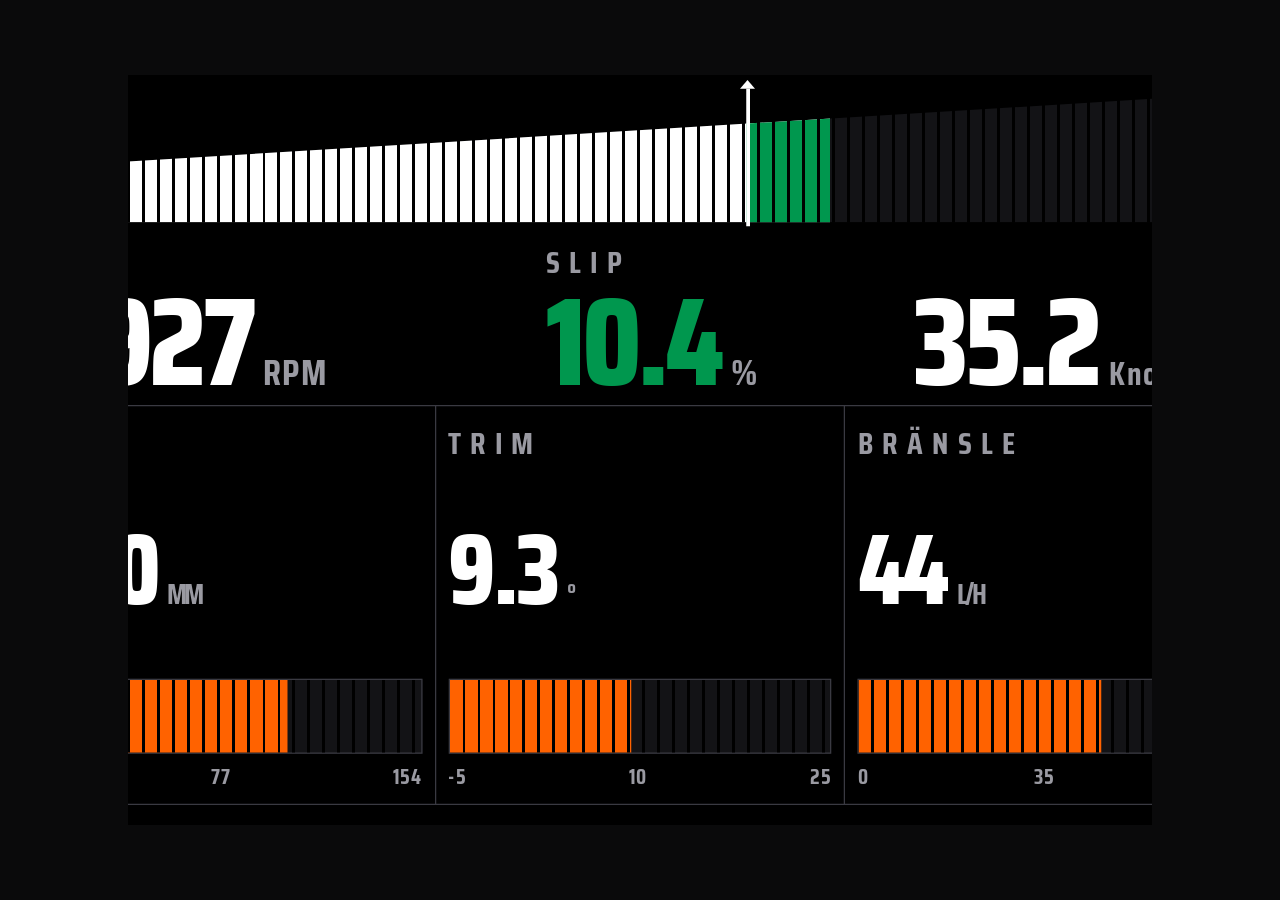
==== BoatPerformanceDash/index.html @ d952742c "Namechange" ====
<!DOCTYPE html>
<html lang="sv">

<head>
  <meta charset="UTF-8">
  <meta name="viewport" content="width=device-width, initial-scale=1">
  <title>Hydrolift T18 — Dash</title>
  <link rel="preconnect" href="https://fonts.googleapis.com">
  <link rel="preconnect" href="https://fonts.gstatic.com" crossorigin>
  <link href="https://fonts.googleapis.com/css2?family=Saira+Condensed:wght@600;700;800&display=swap" rel="stylesheet">
  <link rel="stylesheet" href="dash.css">
</head>

<body>

  <div id="dash">

    <!-- Varvtal. Gapet mellan grepp-markören och stapelkanten är slippet. -->
    <div class="rpmwrap">
      <div class="wedge">
        <div class="wfill" id="wfill"></div>
        <div class="wgap" id="wgap"></div>
        <div class="wzone" id="wzone"></div>
      </div>
      <div class="segmask"></div>
      <div class="ghost" id="ghost"></div>
      <div class="rpmlab">RPM</div>
    </div>

    <!-- Vad båten ger tillbaka -->
    <div class="hero">
      <div class="box">
        <div class="big"><span id="rpm">0</span><span class="u">RPM</span></div>
      </div>
       <div class="box">
        <div class="lab" style="margin-bottom:5px">Slip</div>
        <div class="big end"><span id="slip">0.0</span><span class="u">%</span></div>
      </div>
      <div class="box">
        <div class="lab" style="margin-bottom:5px"></div>
        <div class="big mid"><span id="knots">0.0</span><span class="u">Knots</span></div>
      </div>
    </div>

    <!-- Vad du justerar -->
    <div class="row">
      <div class="cell">
        <div class="lab">Hiss</div>
        <div class="num"><span id="lift">0</span><span class="u">MM</span></div>
        <div>
          <div class="bar">
            <div class="bfill" id="liftBar"></div>
          </div>
          <div class="scale"><span>0</span><span>77</span><span>154</span></div>
        </div>
      </div>
      <div class="cell">
        <div class="lab">Trim</div>
        <div class="num"><span id="trim">0.0</span><span class="u">°</span></div>
        <div>
          <div class="bar">
            <div class="bfill" id="trimBar"></div>
          </div>
          <div class="scale"><span>-5</span><span>10</span><span>25</span></div>
        </div>
      </div>

      <div class="cell">
        <div class="lab">Bränsle</div>
        <div class="num"><span id="fuel">0</span><span class="u">L/H</span></div>
        <div>
          <div class="bar">
            <div class="bfill" id="fuelBar"></div>
          </div>
          <div class="scale"><span>0</span><span>35</span><span>70</span></div>
        </div>
      </div>
    </div>

    <div id="stale">INGEN LÄNK</div>
  </div>

  <script src="dash.js"></script>
</body>

</html>
---- BoatPerformanceDash/dash.css ----
/* ============================================================
   Hydrolift T18 — instrumentpanel
   Native 1024x600. Färgspråket är strikt:
     vit    = mätvärde
     orange = slip, och ingenting annat
     röd    = redline eller slip över gränsen
     grön   = bra grepp
   ============================================================ */

*,
*::before,
*::after {
  box-sizing: border-box;
  margin: 0;
  padding: 0
}

:root {
  --black: #000;
  --hair: #131316;
  --line: #3a3a42;
  --white: #fff;
  --dim: #9a9aa2;
  --orange: #ff6200;
  --red: #ff2b2b;
  --green: #00974e;
  --yellow: #e7e302;
  --seg: 10px;
  /* segmentbredd */
  --gapw: 2px;
  /* mellanrum mellan segment */
}

html,
body {
  background: #0a0a0b;
  height: 100%;
  font-family: 'Saira Condensed', 'Arial Narrow', system-ui, sans-serif;
  font-variant-numeric: tabular-nums;
  -webkit-font-smoothing: antialiased;
  display: flex;
  align-items: center;
  justify-content: center;
  overflow: hidden;
}

#dash {
  width: 1024px;
  height: 600px;
  background: var(--black);
  color: var(--white);
  display: flex;
  flex-direction: column;
  gap: 12px;
  padding: 14px 20px 16px;
  transform-origin: center;
  position: relative;
}

.lab {
  font-size: 25px;
  font-weight: 700;
  letter-spacing: .3em;
  color: var(--dim);
  text-transform: uppercase;
}

/* ---------- RPM: segmenterad kil ---------- */
.rpmwrap {
  position: relative;
  height: 104px;
  flex: none
}

.wedge {
  position: absolute;
  inset: 0;
  clip-path: polygon(0 58%, 100% 0, 100% 100%, 0 100%);
  background: var(--hair);
}

/* stapeln = varvtal */
.wfill {
  position: absolute;
  inset: 0 auto 0 0;
  width: 0;
  background: var(--white);
  transition: width .08s linear, background .15s linear;
}

/* gapet = slip */
.wgap {
  position: absolute;
  top: 0;
  bottom: 0;
  left: 0;
  width: 0;
  background: var(--orange);
  transition: left .08s linear, width .08s linear, background .15s linear;
}

.wzone {
  position: absolute;
  top: 0;
  bottom: 0;
  right: 0;
  background: rgba(255, 43, 43, .26)
}

/* skär ut mellanrummen mellan segmenten */
.segmask {
  position: absolute;
  inset: 0;
  pointer-events: none;
  background: repeating-linear-gradient(90deg,
      transparent 0 var(--seg), #000 var(--seg) calc(var(--seg) + var(--gapw)));
}

/* grepp-markören: där varvtalet skulle legat vid noll slip */
.ghost {
  position: absolute;
  top: -3px;
  bottom: -3px;
  width: 3px;
  background: var(--white);
  left: 0;
  transition: left .08s linear;
  z-index: 3;
}

.ghost::before {
  content: '';
  position: absolute;
  bottom: 100%;
  left: -5px;
  border-left: 6px solid transparent;
  border-right: 6px solid transparent;
  border-bottom: 7px solid var(--white);
}

.rpmlab {
  position: absolute;
  right: 6px;
  top: 3px;
  z-index: 4;
  font-size: 15px;
  font-weight: 700;
  letter-spacing: .3em;
  color: var(--dim);
}

/* ---------- hero: varvtal + slip ---------- */
.hero {
  display: grid;
  grid-template-columns: 1.45fr 1fr 1fr;
  gap: 20px;
  flex: none
}

.box {
  display: flex;
  flex-direction: column;
  justify-content: flex-end
}

.big {
  font-size: 100px;
  font-weight: 800;
  line-height: .78;
  letter-spacing: -.035em;
  display: flex;
  align-items: baseline;
  gap: 9px;
}

.big .u {
  font-size: 29px;
  font-weight: 700;
  color: var(--dim);
  letter-spacing: .04em
}

/* .mid {
  font-size: 100px
}
.mid {
  font-size: 100px
} */

.mid .u {
  font-size: 26px
}

/* ---------- botten: tre stapelmätare ---------- */
.row {
  display: grid;
  grid-template-columns: 1fr 1fr 1fr;
  gap: 1px;
  background: var(--line);
  border: 1px solid var(--line);
  flex: 1;
}

.cell {
  background: var(--black);
  padding: 10px 10px 9px;
  display: flex;
  flex-direction: column;
  justify-content: space-between;
}

.num {
  font-size: 80px;
  font-weight: 800;
  line-height: .84;
  letter-spacing: -.03em;
  display: flex;
  align-items: baseline;
  gap: 8px;
}

.num .u {
  font-size: 23px;
  font-weight: 700;
  color: var(--dim)
}

.bar {
  position: relative;
  height: 60px;
  background: var(--hair);
  border: 1px solid var(--line);
  margin-top: 6px;
}

.bfill {
  position: absolute;
  inset: 0 auto 0 0;
  width: 0;
  background: var(--orange);
  transition: width .12s linear;
}

.bar::after {
  content: '';
  position: absolute;
  inset: 0;
  pointer-events: none;
  background: repeating-linear-gradient(90deg,
      transparent 0 var(--seg), #000 var(--seg) calc(var(--seg) + var(--gapw)));
}

.scale {
  display: flex;
  justify-content: space-between;
  margin-top: 5px;
  font-size: 17px;
  font-weight: 700;
  letter-spacing: .05em;
  color: var(--dim);
}

.warn {
  color: var(--yellow)
}
.bad {
  color: var(--red)
}

.ok {
  color: var(--green)
}

/* länkbortfall: frusna siffror i 60 knop är farligare än ingen skärm alls */
#stale {
  position: absolute;
  inset: 0;
  background: rgba(255, 43, 43, .93);
  display: none;
  align-items: center;
  justify-content: center;
  font-size: 64px;
  font-weight: 800;
  letter-spacing: .1em;
  z-index: 10;
}

#stale.on {
  display: flex
}

@media (prefers-reduced-motion:reduce) {
  * {
    transition: none !important
  }
}
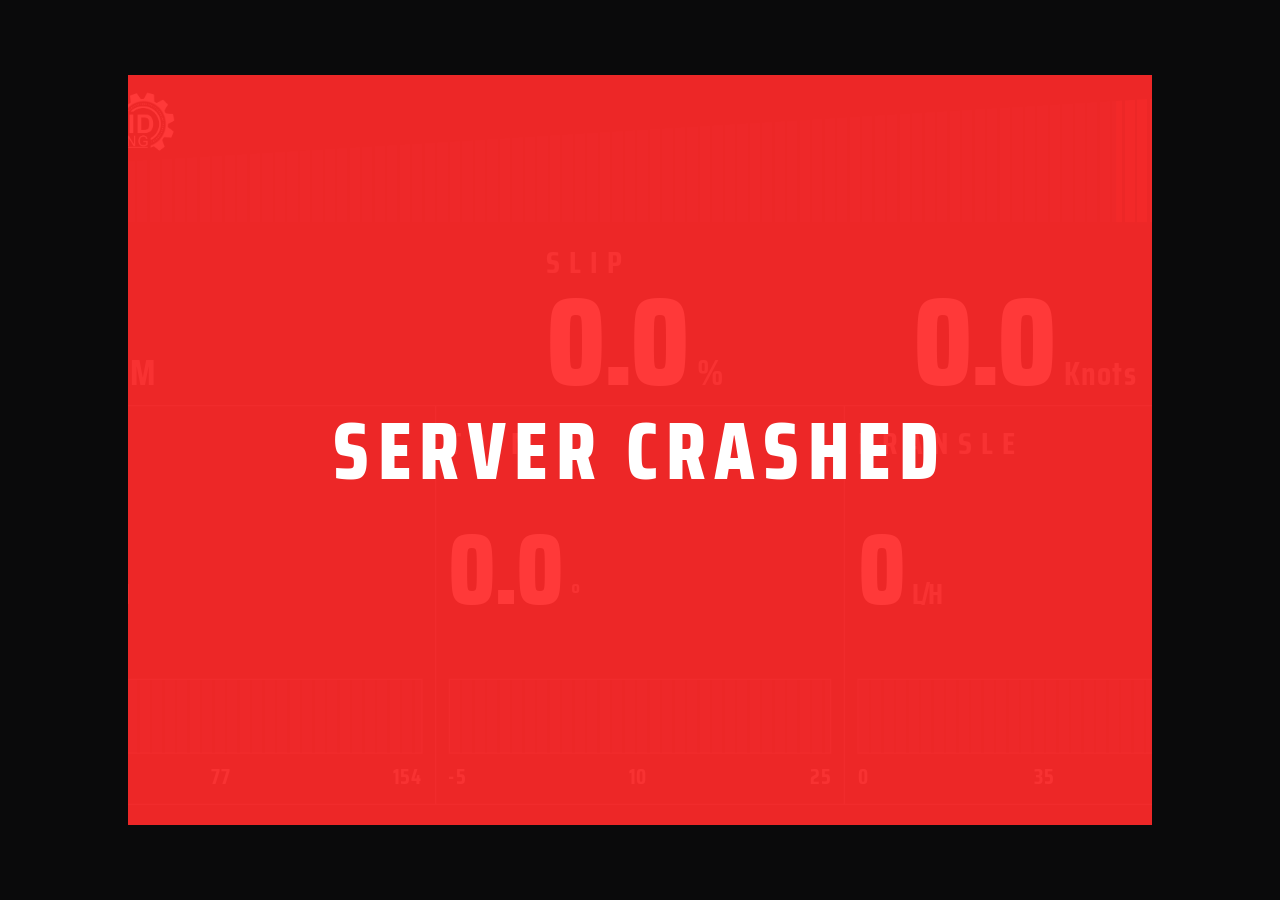
==== commit d08e5edb: "updated structure" ====
--- a/BoatPerformanceDash/index.html
+++ b/BoatPerformanceDash/index.html
@@ -14,9 +14,9 @@
 <body>
 
   <div id="dash">
-
     <!-- Varvtal. Gapet mellan grepp-markören och stapelkanten är slippet. -->
     <div class="rpmwrap">
+      <img src="plutoid_engineering.png" alt="Plutoid Engineering">
       <div class="wedge">
         <div class="wfill" id="wfill"></div>
         <div class="wgap" id="wgap"></div>
@@ -32,7 +32,7 @@
       <div class="box">
         <div class="big"><span id="rpm">0</span><span class="u">RPM</span></div>
       </div>
-       <div class="box">
+      <div class="box">
         <div class="lab" style="margin-bottom:5px">Slip</div>
         <div class="big end"><span id="slip">0.0</span><span class="u">%</span></div>
       </div>
@@ -77,7 +77,9 @@
       </div>
     </div>
 
-    <div id="stale">INGEN LÄNK</div>
+
+    <div id="Alarm"></div>
+    <div id="stale">NO SIGNAL TO CONTROLLER</div>
   </div>
 
   <script src="dash.js"></script>
--- a/BoatPerformanceDash/dash.css
+++ b/BoatPerformanceDash/dash.css
@@ -25,7 +25,7 @@
   --red: #ff2b2b;
   --green: #00974e;
   --yellow: #e7e302;
-  --seg: 10px;
+  --seg: 8px;
   /* segmentbredd */
   --gapw: 2px;
   /* mellanrum mellan segment */
@@ -57,6 +57,23 @@
   position: relative;
 }
 
+#Alarm {
+  position:absolute;
+  inset:0;
+  border:12px solid var(--red);
+  background:transparent;
+  display: none;
+  z-index:10; 
+}
+#Alarm.on {
+  display:flex;
+  align-items: center;
+  justify-content: center;
+  font-size: 120px;
+  font-weight: bold;
+  color:var(--red);
+}
+
 .lab {
   font-size: 25px;
   font-weight: 700;
@@ -72,6 +89,13 @@
   flex: none
 }
 
+.rpmwrap img {
+  width: 110px;
+  position: relative;
+  margin-left: 10px;
+  z-index: 5;
+}
+
 .wedge {
   position: absolute;
   inset: 0;
@@ -86,6 +110,7 @@
   width: 0;
   background: var(--white);
   transition: width .08s linear, background .15s linear;
+  z-index: 1;
 }
 
 /* gapet = slip */
@@ -97,6 +122,7 @@
   width: 0;
   background: var(--orange);
   transition: left .08s linear, width .08s linear, background .15s linear;
+  z-index: 3;
 }
 
 .wzone {
@@ -104,7 +130,8 @@
   top: 0;
   bottom: 0;
   right: 0;
-  background: rgba(255, 43, 43, .26)
+  background: rgba(255, 43, 43, .26);
+  z-index: 2;
 }
 
 /* skär ut mellanrummen mellan segmenten */
@@ -179,13 +206,6 @@
   color: var(--dim);
   letter-spacing: .04em
 }
-
-/* .mid {
-  font-size: 100px
-}
-.mid {
-  font-size: 100px
-} */
 
 .mid .u {
   font-size: 26px
@@ -271,7 +291,7 @@
   color: var(--green)
 }
 
-/* länkbortfall: frusna siffror i 60 knop är farligare än ingen skärm alls */
+/* länkbortfall:*/
 #stale {
   position: absolute;
   inset: 0;
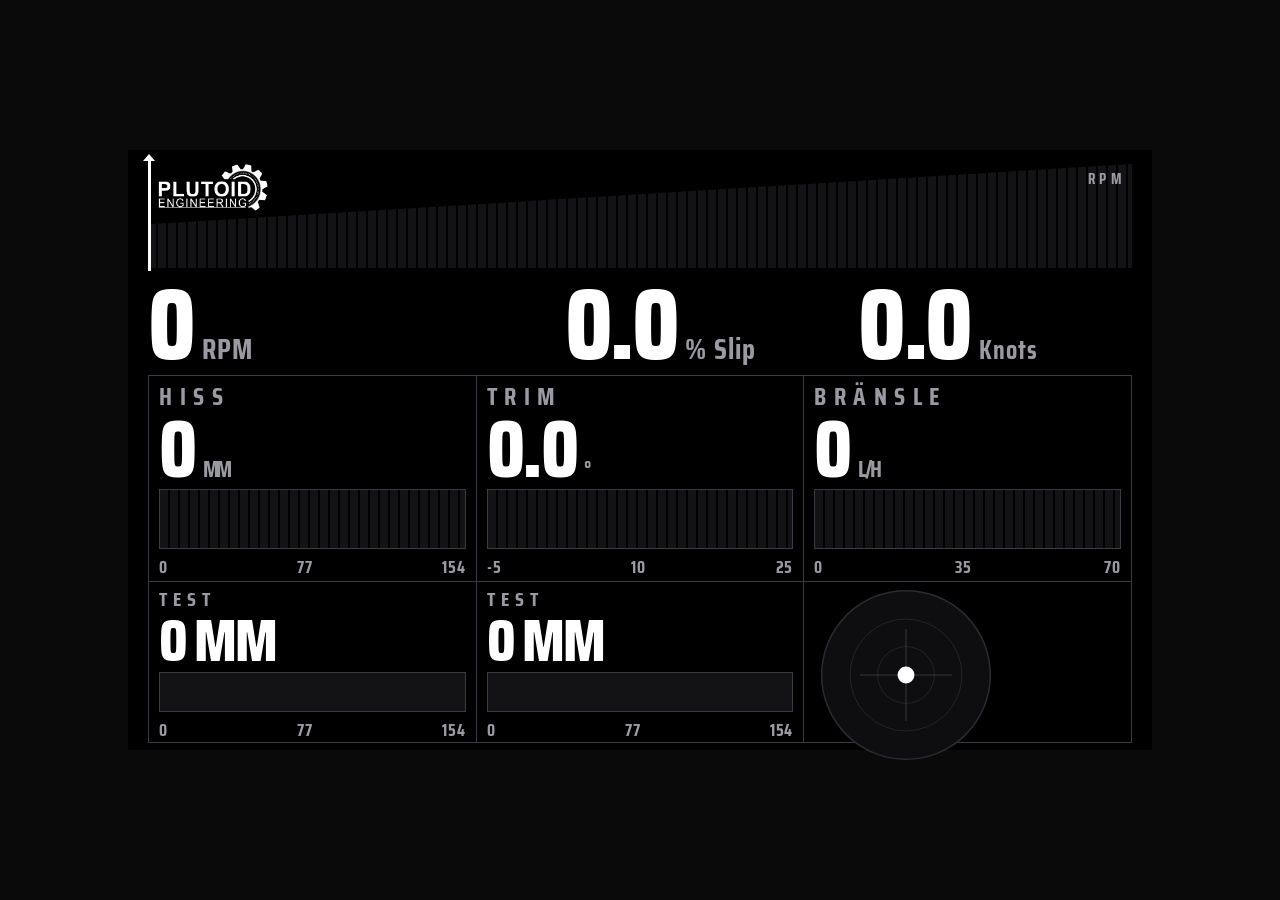
==== commit 799f2dfd: "started on pitch/roll" ====
--- a/BoatPerformanceDash/index.html
+++ b/BoatPerformanceDash/index.html
@@ -33,8 +33,7 @@
         <div class="big"><span id="rpm">0</span><span class="u">RPM</span></div>
       </div>
       <div class="box">
-        <div class="lab" style="margin-bottom:5px">Slip</div>
-        <div class="big end"><span id="slip">0.0</span><span class="u">%</span></div>
+        <div class="big end"><span id="slip">0.0</span><span class="u">% Slip</span></div>
       </div>
       <div class="box">
         <div class="lab" style="margin-bottom:5px"></div>
@@ -75,14 +74,46 @@
           <div class="scale"><span>0</span><span>35</span><span>70</span></div>
         </div>
       </div>
+      <div class="cell_lower">
+        <div class="lab_lower">Test</div>
+        <div class="num_lower"><span id="lift">0</span><span class="u">MM</span></div>
+        <div>
+          <div class="bar_lower">
+            <div class="bfill" id="liftBar"></div>
+          </div>
+          <div class="scale"><span>0</span><span>77</span><span>154</span></div>
+        </div>
+      </div>
+      <div class="cell_lower">
+        <div class="lab_lower">Test</div>
+        <div class="num_lower"><span id="lift">0</span><span class="u">MM</span></div>
+        <div>
+          <div class="bar_lower">
+            <div class="bfill" id="liftBar"></div>
+          </div>
+          <div class="scale"><span>0</span><span>77</span><span>154</span></div>
+        </div>
+      </div>
+
+      <div class="cell_lower">
+        <div class="tilt-wrap">
+          <svg id="tilt" viewBox="0 0 400 400">
+            <circle cx="120" cy="120" r="110" fill="#0e0e10" stroke="#2a2a30" stroke-width="2" />
+            <circle cx="120" cy="120" r="73" fill="none" stroke="#2a2a30" stroke-width="1" />
+            <circle cx="120" cy="120" r="37" fill="none" stroke="#2a2a30" stroke-width="1" />
+            <line id="cross-h" x1="60" y1="120" x2="180" y2="120" stroke="#44444d" stroke-width="1" />
+            <line id="cross-v" x1="120" y1="60" x2="120" y2="180" stroke="#44444d" stroke-width="1" />
+            <circle id="tiltDot" cx="120" cy="120" r="11" fill="var(--white)" />
+          </svg>
+        </div>
+      </div>
+
+
+      <div id="Alarm"></div>
+      <div id="stale">NO SIGNAL TO CONTROLLER</div>
     </div>
 
-
-    <div id="Alarm"></div>
-    <div id="stale">NO SIGNAL TO CONTROLLER</div>
-  </div>
-
-  <script src="dash.js"></script>
+    <script src="dash.js"></script>
 </body>
 
 </html>
--- a/BoatPerformanceDash/dash.css
+++ b/BoatPerformanceDash/dash.css
@@ -81,6 +81,13 @@
   color: var(--dim);
   text-transform: uppercase;
 }
+.lab_lower {
+  font-size: 20px;
+  font-weight: 700;
+  letter-spacing: .3em;
+  color: var(--dim);
+  text-transform: uppercase;
+}
 
 /* ---------- RPM: segmenterad kil ---------- */
 .rpmwrap {
@@ -223,10 +230,18 @@
 
 .cell {
   background: var(--black);
-  padding: 10px 10px 9px;
+  padding: 1px 10px 1px;  
   display: flex;
   flex-direction: column;
   justify-content: space-between;
+}
+.cell_lower {  
+  background: var(--black);
+  padding: 1px 10px 1px;  
+  display: flex;
+  flex-direction: column;
+  justify-content: space-between;
+  height: 160px;
 }
 
 .num {
@@ -238,6 +253,15 @@
   align-items: baseline;
   gap: 8px;
 }
+.num_lower {
+  font-size: 60px;
+  font-weight: 800;
+  line-height: .84;
+  letter-spacing: -.03em;
+  display: flex;
+  align-items: baseline;
+  gap: 8px;
+}
 
 .num .u {
   font-size: 23px;
@@ -248,6 +272,13 @@
 .bar {
   position: relative;
   height: 60px;
+  background: var(--hair);
+  border: 1px solid var(--line);
+  margin-top: 6px;
+}
+.bar_lower {
+  position: relative;
+  height: 40px;
   background: var(--hair);
   border: 1px solid var(--line);
   margin-top: 6px;
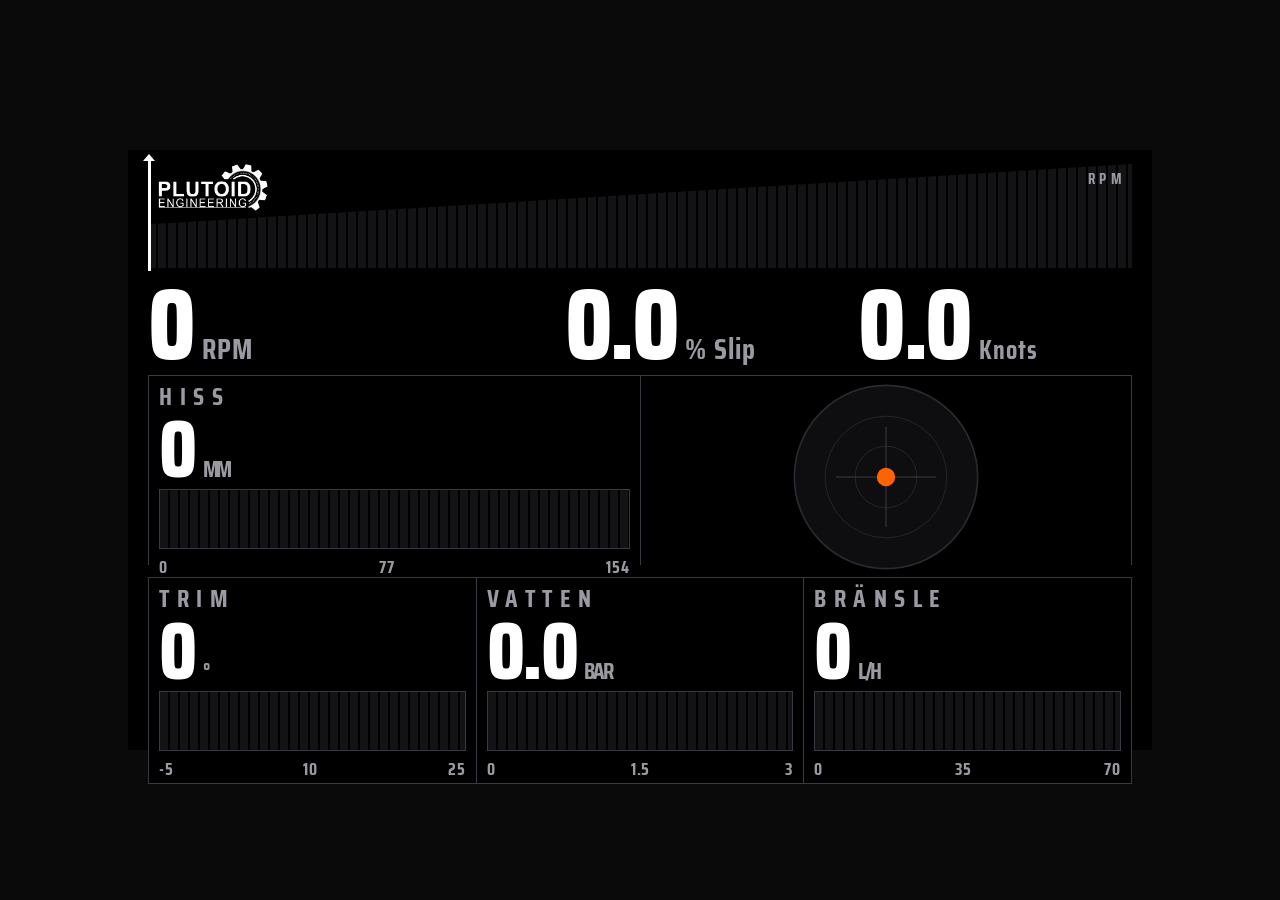
==== commit dd81a718: "Added Pitch/roll on dash" ====
--- a/BoatPerformanceDash/index.html
+++ b/BoatPerformanceDash/index.html
@@ -42,20 +42,93 @@
     </div>
 
     <!-- Vad du justerar -->
+
+    <div class="row-top">
+  <div class="cell">
+    <div class="lab">Hiss</div>
+    <div class="num"><span id="lift">0</span><span class="u">MM</span></div>
+    <div class="bar"><div class="bfill" id="liftBar"></div></div>
+    <div class="scale"><span>0</span><span>77</span><span>154</span></div>
+  </div>
+  <div class="cell tilt-cell">
+    <svg id="tilt" viewBox="0 0 240 240" width="200" height="200">
+      <circle cx="120" cy="120" r="110" fill="#0e0e10" stroke="#2a2a30" stroke-width="2"/>
+      <circle cx="120" cy="120" r="73" fill="none" stroke="#2a2a30" stroke-width="1"/>
+      <circle cx="120" cy="120" r="37" fill="none" stroke="#2a2a30" stroke-width="1"/>
+      <line id="cross-h" x1="60" y1="120" x2="180" y2="120" stroke="#44444d" stroke-width="1"/>
+      <line id="cross-v" x1="120" y1="60" x2="120" y2="180" stroke="#44444d" stroke-width="1"/>
+      <circle id="tiltDot" cx="120" cy="120" r="11" fill="var(--orange)"/>
+    </svg>
+  </div>
+</div>
+
+<div class="row-bottom">
+  <div class="cell">
+    <div class="lab">Trim</div>
+    <div class="num"><span id="trim">0</span><span class="u">°</span></div>
+    <div class="bar"><div class="bfill" id="trimBar"></div></div>
+    <div class="scale"><span>-5</span><span>10</span><span>25</span></div>
+  </div>
+  <div class="cell">
+    <div class="lab">Vatten</div>
+    <div class="num"><span id="waterpressure">0.0</span><span class="u">BAR</span></div>
+    <div class="bar"><div class="bfill" id="waterBar"></div></div>
+    <div class="scale"><span>0</span><span>1.5</span><span>3</span></div>
+  </div>
+  <div class="cell">
+    <div class="lab">Bränsle</div>
+    <div class="num"><span id="fuel">0</span><span class="u">L/H</span></div>
+    <div class="bar"><div class="bfill" id="fuelBar"></div></div>
+    <div class="scale"><span>0</span><span>35</span><span>70</span></div>
+  </div>
+</div>
+<!-- 
     <div class="row">
-      <div class="cell">
-        <div class="lab">Hiss</div>
-        <div class="num"><span id="lift">0</span><span class="u">MM</span></div>
+      <div class="cell_upper">
+        <div class="lab_upper">Hiss</div>
+        <div class="num_upper"><span id="lift">0</span><span class="u">MM</span></div>
         <div>
-          <div class="bar">
+          <div class="bar_upper">
             <div class="bfill" id="liftBar"></div>
           </div>
           <div class="scale"><span>0</span><span>77</span><span>154</span></div>
         </div>
       </div>
+      <div class="cell_upper">
+        <div class="lab_upper">Test</div>
+        <div class="num_upper"><span id="lift">0</span><span class="u">MM</span></div>
+        <div>
+          <div class="bar_upper">
+            <div class="bfill" id="liftBar"></div>
+          </div>
+          <div class="scale"><span>0</span><span>77</span><span>154</span></div>
+        </div>
+      </div>
+      <div class="cell_upper">
+        <div class="tilt-wrap">
+          <svg id="tilt" viewBox="0 0 240 240" width="150" height="150">
+            <circle cx="120" cy="120" r="110" fill="#0e0e10" stroke="#2a2a30" stroke-width="2" />
+            <circle cx="120" cy="120" r="73" fill="none" stroke="#2a2a30" stroke-width="1" />
+            <circle cx="120" cy="120" r="37" fill="none" stroke="#2a2a30" stroke-width="1" />
+            <line id="cross-h" x1="60" y1="120" x2="180" y2="120" stroke="#44444d" stroke-width="1" />
+            <line id="cross-v" x1="120" y1="60" x2="120" y2="180" stroke="#44444d" stroke-width="1" />
+            <circle id="tiltDot" cx="120" cy="120" r="11" fill="var(--orange)" />
+          </svg>
+        </div>
+      </div>
       <div class="cell">
         <div class="lab">Trim</div>
-        <div class="num"><span id="trim">0.0</span><span class="u">°</span></div>
+        <div class="num"><span id="trim">0</span><span class="u">°</span></div>
+        <div>
+          <div class="bar">
+            <div class="bfill" id="trimBar"></div>
+          </div>
+          <div class="scale"><span>-5</span><span>10</span><span>25</span></div>
+        </div>
+      </div>
+      <div class="cell">
+        <div class="lab">Vattentryck</div>
+        <div class="num"><span id="waterpressure">0.0</span><span class="u">°</span></div>
         <div>
           <div class="bar">
             <div class="bfill" id="trimBar"></div>
@@ -73,41 +146,7 @@
           </div>
           <div class="scale"><span>0</span><span>35</span><span>70</span></div>
         </div>
-      </div>
-      <div class="cell_lower">
-        <div class="lab_lower">Test</div>
-        <div class="num_lower"><span id="lift">0</span><span class="u">MM</span></div>
-        <div>
-          <div class="bar_lower">
-            <div class="bfill" id="liftBar"></div>
-          </div>
-          <div class="scale"><span>0</span><span>77</span><span>154</span></div>
-        </div>
-      </div>
-      <div class="cell_lower">
-        <div class="lab_lower">Test</div>
-        <div class="num_lower"><span id="lift">0</span><span class="u">MM</span></div>
-        <div>
-          <div class="bar_lower">
-            <div class="bfill" id="liftBar"></div>
-          </div>
-          <div class="scale"><span>0</span><span>77</span><span>154</span></div>
-        </div>
-      </div>
-
-      <div class="cell_lower">
-        <div class="tilt-wrap">
-          <svg id="tilt" viewBox="0 0 400 400">
-            <circle cx="120" cy="120" r="110" fill="#0e0e10" stroke="#2a2a30" stroke-width="2" />
-            <circle cx="120" cy="120" r="73" fill="none" stroke="#2a2a30" stroke-width="1" />
-            <circle cx="120" cy="120" r="37" fill="none" stroke="#2a2a30" stroke-width="1" />
-            <line id="cross-h" x1="60" y1="120" x2="180" y2="120" stroke="#44444d" stroke-width="1" />
-            <line id="cross-v" x1="120" y1="60" x2="120" y2="180" stroke="#44444d" stroke-width="1" />
-            <circle id="tiltDot" cx="120" cy="120" r="11" fill="var(--white)" />
-          </svg>
-        </div>
-      </div>
-
+      </div> -->
 
       <div id="Alarm"></div>
       <div id="stale">NO SIGNAL TO CONTROLLER</div>
--- a/BoatPerformanceDash/dash.css
+++ b/BoatPerformanceDash/dash.css
@@ -81,7 +81,7 @@
   color: var(--dim);
   text-transform: uppercase;
 }
-.lab_lower {
+.lab_upper {
   font-size: 20px;
   font-weight: 700;
   letter-spacing: .3em;
@@ -219,6 +219,31 @@
 }
 
 /* ---------- botten: tre stapelmätare ---------- */
+
+.row-top {
+  display: grid;
+  grid-template-columns: 1fr 1fr;
+  gap: 1px;
+  background: var(--line);
+  border: 1px solid var(--line);
+  flex: none;
+  height: 190px;
+}
+
+.row-bottom {
+  display: grid;
+  grid-template-columns: 1fr 1fr 1fr;
+  gap: 1px;
+  background: var(--line);
+  border: 1px solid var(--line);
+  flex: 1;
+}
+
+.tilt-cell {
+  align-items: center;
+  justify-content: center;
+}
+
 .row {
   display: grid;
   grid-template-columns: 1fr 1fr 1fr;
@@ -235,7 +260,7 @@
   flex-direction: column;
   justify-content: space-between;
 }
-.cell_lower {  
+.cell_upper {  
   background: var(--black);
   padding: 1px 10px 1px;  
   display: flex;
@@ -253,7 +278,7 @@
   align-items: baseline;
   gap: 8px;
 }
-.num_lower {
+.num_upper {
   font-size: 60px;
   font-weight: 800;
   line-height: .84;
@@ -276,7 +301,7 @@
   border: 1px solid var(--line);
   margin-top: 6px;
 }
-.bar_lower {
+.bar_upper {
   position: relative;
   height: 40px;
   background: var(--hair);
@@ -290,6 +315,12 @@
   width: 0;
   background: var(--orange);
   transition: width .12s linear;
+}
+.tilt-wrap {
+  display: flex;
+  align-items: center;
+  justify-content: center;
+  height: 100%;
 }
 
 .bar::after {
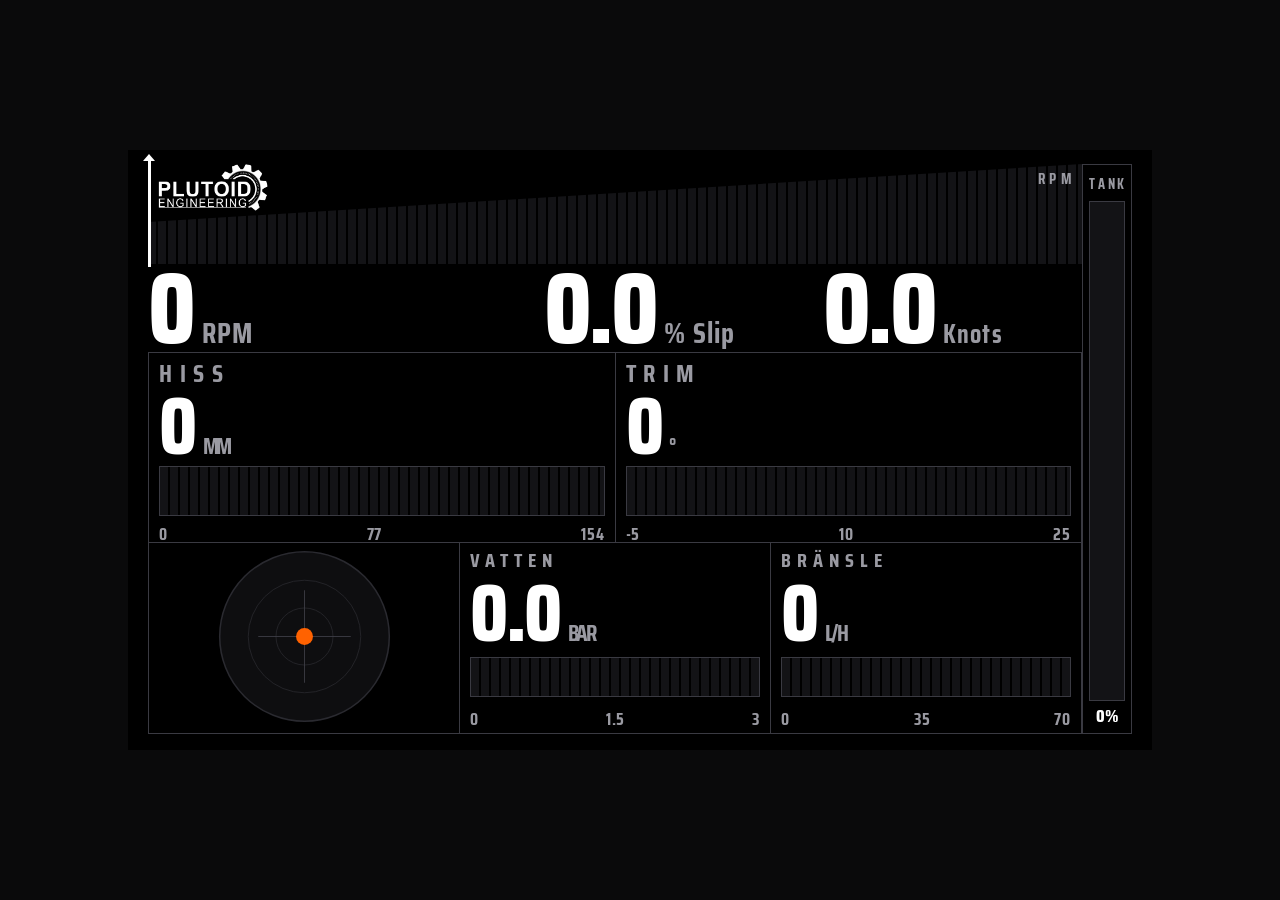
==== commit e1a50140: "Changes to dash" ====
--- a/BoatPerformanceDash/index.html
+++ b/BoatPerformanceDash/index.html
@@ -14,99 +14,59 @@
 <body>
 
   <div id="dash">
-    <!-- Varvtal. Gapet mellan grepp-markören och stapelkanten är slippet. -->
-    <div class="rpmwrap">
-      <img src="plutoid_engineering.png" alt="Plutoid Engineering">
-      <div class="wedge">
-        <div class="wfill" id="wfill"></div>
-        <div class="wgap" id="wgap"></div>
-        <div class="wzone" id="wzone"></div>
+    <div class="dash-main">
+      <!-- Varvtal. Gapet mellan grepp-markören och stapelkanten är slippet. -->
+      <div class="rpmwrap">
+        <img src="plutoid_engineering.png" alt="Plutoid Engineering">
+        <div class="wedge">
+          <div class="wfill" id="wfill"></div>
+          <div class="wgap" id="wgap"></div>
+          <div class="wzone" id="wzone"></div>
+        </div>
+        <div class="segmask"></div>
+        <div class="ghost" id="ghost"></div>
+        <div class="rpmlab">RPM</div>
       </div>
-      <div class="segmask"></div>
-      <div class="ghost" id="ghost"></div>
-      <div class="rpmlab">RPM</div>
-    </div>
 
-    <!-- Vad båten ger tillbaka -->
-    <div class="hero">
-      <div class="box">
-        <div class="big"><span id="rpm">0</span><span class="u">RPM</span></div>
+      <!-- Vad båten ger tillbaka -->
+      <div class="hero">
+        <div class="box">
+          <div class="big"><span id="rpm">0</span><span class="u">RPM</span></div>
+        </div>
+        <div class="box">
+          <div class="big end"><span id="slip">0.0</span><span class="u">% Slip</span></div>
+        </div>
+        <div class="box">
+          <div class="lab" style="margin-bottom:5px"></div>
+          <div class="big mid"><span id="knots">0.0</span><span class="u">Knots</span></div>
+        </div>
       </div>
-      <div class="box">
-        <div class="big end"><span id="slip">0.0</span><span class="u">% Slip</span></div>
-      </div>
-      <div class="box">
-        <div class="lab" style="margin-bottom:5px"></div>
-        <div class="big mid"><span id="knots">0.0</span><span class="u">Knots</span></div>
-      </div>
-    </div>
 
-    <!-- Vad du justerar -->
+      <!-- Vad du justerar -->
 
-    <div class="row-top">
-  <div class="cell">
-    <div class="lab">Hiss</div>
-    <div class="num"><span id="lift">0</span><span class="u">MM</span></div>
-    <div class="bar"><div class="bfill" id="liftBar"></div></div>
-    <div class="scale"><span>0</span><span>77</span><span>154</span></div>
-  </div>
-  <div class="cell tilt-cell">
-    <svg id="tilt" viewBox="0 0 240 240" width="200" height="200">
-      <circle cx="120" cy="120" r="110" fill="#0e0e10" stroke="#2a2a30" stroke-width="2"/>
-      <circle cx="120" cy="120" r="73" fill="none" stroke="#2a2a30" stroke-width="1"/>
-      <circle cx="120" cy="120" r="37" fill="none" stroke="#2a2a30" stroke-width="1"/>
-      <line id="cross-h" x1="60" y1="120" x2="180" y2="120" stroke="#44444d" stroke-width="1"/>
-      <line id="cross-v" x1="120" y1="60" x2="120" y2="180" stroke="#44444d" stroke-width="1"/>
-      <circle id="tiltDot" cx="120" cy="120" r="11" fill="var(--orange)"/>
-    </svg>
-  </div>
-</div>
-
-<div class="row-bottom">
-  <div class="cell">
-    <div class="lab">Trim</div>
-    <div class="num"><span id="trim">0</span><span class="u">°</span></div>
-    <div class="bar"><div class="bfill" id="trimBar"></div></div>
-    <div class="scale"><span>-5</span><span>10</span><span>25</span></div>
-  </div>
-  <div class="cell">
-    <div class="lab">Vatten</div>
-    <div class="num"><span id="waterpressure">0.0</span><span class="u">BAR</span></div>
-    <div class="bar"><div class="bfill" id="waterBar"></div></div>
-    <div class="scale"><span>0</span><span>1.5</span><span>3</span></div>
-  </div>
-  <div class="cell">
-    <div class="lab">Bränsle</div>
-    <div class="num"><span id="fuel">0</span><span class="u">L/H</span></div>
-    <div class="bar"><div class="bfill" id="fuelBar"></div></div>
-    <div class="scale"><span>0</span><span>35</span><span>70</span></div>
-  </div>
-</div>
-<!-- 
-    <div class="row">
-      <div class="cell_upper">
-        <div class="lab_upper">Hiss</div>
-        <div class="num_upper"><span id="lift">0</span><span class="u">MM</span></div>
-        <div>
-          <div class="bar_upper">
+      <div class="row-top">
+        <div class="cell">
+          <div class="lab">Hiss</div>
+          <div class="num"><span id="lift">0</span><span class="u">MM</span></div>
+          <div class="bar">
             <div class="bfill" id="liftBar"></div>
           </div>
           <div class="scale"><span>0</span><span>77</span><span>154</span></div>
         </div>
+        <div class="cell">
+          <div class="lab">Trim</div>
+          <div class="num"><span id="trim">0</span><span class="u">°</span></div>
+          <div class="bar">
+            <div class="bfill" id="trimBar"></div>
+          </div>
+          <div class="scale"><span>-5</span><span>10</span><span>25</span></div>
+        </div>
+
       </div>
-      <div class="cell_upper">
-        <div class="lab_upper">Test</div>
-        <div class="num_upper"><span id="lift">0</span><span class="u">MM</span></div>
-        <div>
-          <div class="bar_upper">
-            <div class="bfill" id="liftBar"></div>
-          </div>
-          <div class="scale"><span>0</span><span>77</span><span>154</span></div>
-        </div>
-      </div>
-      <div class="cell_upper">
-        <div class="tilt-wrap">
-          <svg id="tilt" viewBox="0 0 240 240" width="150" height="150">
+
+      <div class="row-bottom">
+        <div class="cell tilt-cell">
+          <svg id="tilt" viewBox="0 0 240 240" width="185" height="185">
             <circle cx="120" cy="120" r="110" fill="#0e0e10" stroke="#2a2a30" stroke-width="2" />
             <circle cx="120" cy="120" r="73" fill="none" stroke="#2a2a30" stroke-width="1" />
             <circle cx="120" cy="120" r="37" fill="none" stroke="#2a2a30" stroke-width="1" />
@@ -115,44 +75,38 @@
             <circle id="tiltDot" cx="120" cy="120" r="11" fill="var(--orange)" />
           </svg>
         </div>
-      </div>
-      <div class="cell">
-        <div class="lab">Trim</div>
-        <div class="num"><span id="trim">0</span><span class="u">°</span></div>
-        <div>
+        <div class="cell">
+          <div class="lab">Vatten</div>
+          <div class="num"><span id="waterpressure">0.0</span><span class="u">BAR</span></div>
           <div class="bar">
-            <div class="bfill" id="trimBar"></div>
+            <div class="bfill" id="waterBar"></div>
           </div>
-          <div class="scale"><span>-5</span><span>10</span><span>25</span></div>
+          <div class="scale"><span>0</span><span>1.5</span><span>3</span></div>
         </div>
-      </div>
-      <div class="cell">
-        <div class="lab">Vattentryck</div>
-        <div class="num"><span id="waterpressure">0.0</span><span class="u">°</span></div>
-        <div>
-          <div class="bar">
-            <div class="bfill" id="trimBar"></div>
-          </div>
-          <div class="scale"><span>-5</span><span>10</span><span>25</span></div>
-        </div>
-      </div>
-
-      <div class="cell">
-        <div class="lab">Bränsle</div>
-        <div class="num"><span id="fuel">0</span><span class="u">L/H</span></div>
-        <div>
+        <div class="cell">
+          <div class="lab">Bränsle</div>
+          <div class="num"><span id="fuel">0</span><span class="u">L/H</span></div>
           <div class="bar">
             <div class="bfill" id="fuelBar"></div>
           </div>
           <div class="scale"><span>0</span><span>35</span><span>70</span></div>
         </div>
-      </div> -->
+      </div>
+    </div>
+    <div class="tank">
+      <div class="tank-lab">TANK</div>
+      <div class="tank-tube">
+        <div class="tank-fill" id="tankFill"></div>
+      </div>
+      <div class="tank-num"><span id="tankLevel">0</span><span class="u">%</span></div>
+    </div>
+  </div>
+  <div id="Alarm"></div>
+  <div id="stale">NO SIGNAL TO CONTROLLER</div>
 
-      <div id="Alarm"></div>
-      <div id="stale">NO SIGNAL TO CONTROLLER</div>
-    </div>
+  </div>
 
-    <script src="dash.js"></script>
+  <script src="dash.js"></script>
 </body>
 
 </html>
--- a/BoatPerformanceDash/dash.css
+++ b/BoatPerformanceDash/dash.css
@@ -50,11 +50,64 @@
   background: var(--black);
   color: var(--white);
   display: flex;
-  flex-direction: column;
-  gap: 12px;
+  flex-direction: row;
+  
   padding: 14px 20px 16px;
   transform-origin: center;
   position: relative;
+}
+
+.dash-main {
+  flex: 1;
+  display: flex;
+  flex-direction: column;   /* ditt gamla #dash-beteende flyttar hit */
+  
+  min-width: 0;             /* hindrar att innehållet spränger bredden */
+}
+
+.tank {
+  width: 50px;
+  flex: none;
+  display: flex;
+  flex-direction: column;
+  background: var(--black);
+  border: 1px solid var(--line);
+  padding: 8px 6px;
+}
+
+.tank-lab {
+  font-size: 14px;
+  letter-spacing: .2em;
+  color: var(--dim);
+  font-weight: 700;
+  text-align: center;
+  margin-bottom: 6px;
+}
+
+.tank-tube {
+  flex: 1;                  /* tar all höjd mellan etikett och siffra */
+  background: var(--hair);
+  border: 1px solid var(--line);
+  position: relative;
+  overflow: hidden;
+}
+
+.tank-fill {
+  position: absolute;
+  left: 0;
+  right: 0;
+  bottom: 0;               /* fylls NERIFRÅN */
+  height: 0;
+  background: var(--white);
+  transition: height .3s linear;
+}
+
+.tank-num {
+  text-align: center;
+  margin-top: 6px;
+  font-size: 18px;
+  font-weight: 800;
+  line-height: 1;
 }
 
 #Alarm {
@@ -92,7 +145,7 @@
 /* ---------- RPM: segmenterad kil ---------- */
 .rpmwrap {
   position: relative;
-  height: 104px;
+  height: 100px;
   flex: none
 }
 
@@ -188,7 +241,8 @@
   display: grid;
   grid-template-columns: 1.45fr 1fr 1fr;
   gap: 20px;
-  flex: none
+  flex: none;
+  margin-bottom: 5px
 }
 
 .box {
@@ -239,9 +293,15 @@
   flex: 1;
 }
 
+.row-bottom .bar {
+  height: 40px;
+}
 .tilt-cell {
   align-items: center;
   justify-content: center;
+}
+.row-bottom .lab {
+  font-size: 20px;
 }
 
 .row {
@@ -296,7 +356,7 @@
 
 .bar {
   position: relative;
-  height: 60px;
+  height: 50px;
   background: var(--hair);
   border: 1px solid var(--line);
   margin-top: 6px;
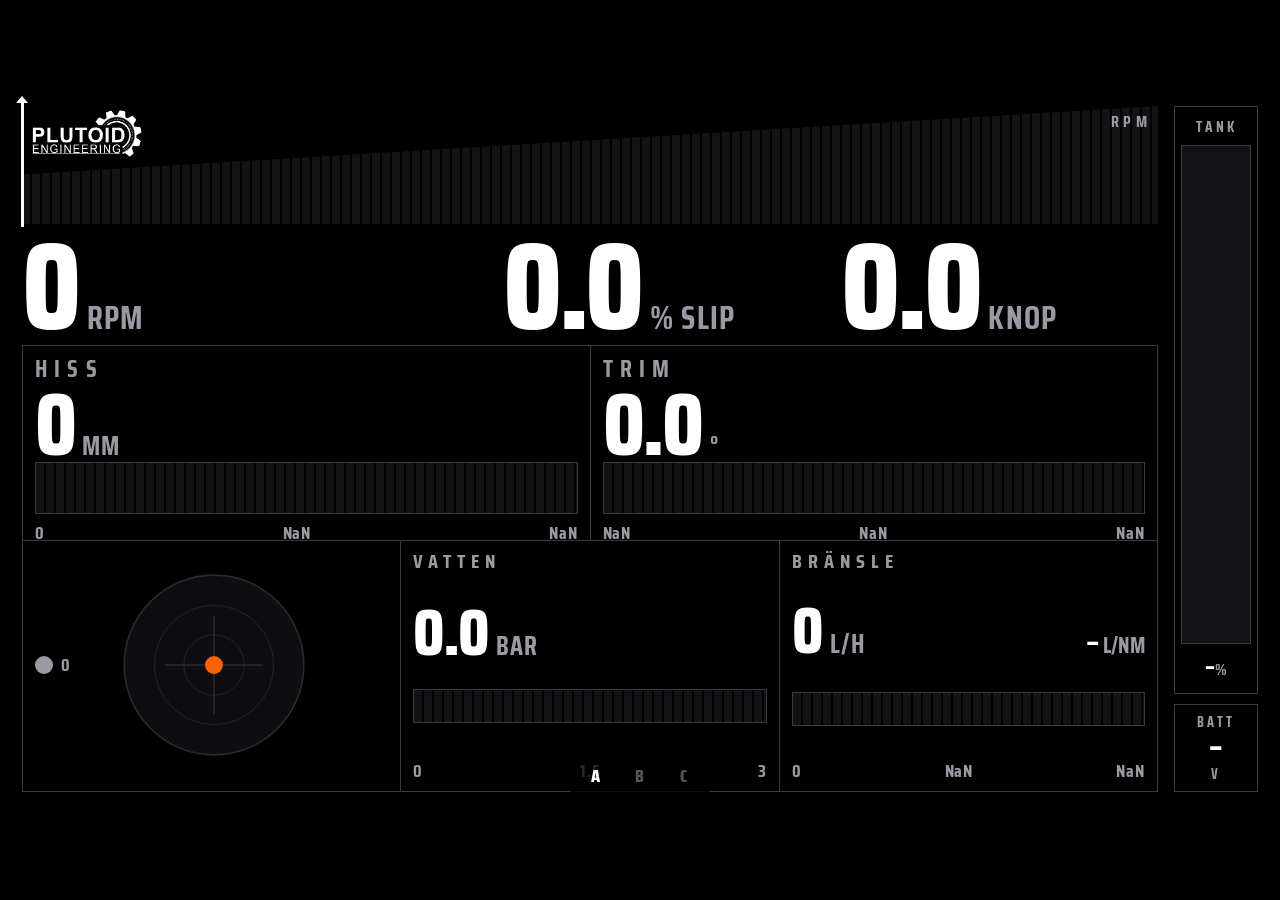
==== commit c117a87d: "new layout" ====
--- a/BoatPerformanceDash/index.html
+++ b/BoatPerformanceDash/index.html
@@ -3,110 +3,250 @@
 
 <head>
   <meta charset="UTF-8">
-  <meta name="viewport" content="width=device-width, initial-scale=1">
+  <meta name="viewport" content="width=device-width, initial-scale=1, user-scalable=no">
   <title>Hydrolift T18 — Dash</title>
-  <link rel="preconnect" href="https://fonts.googleapis.com">
-  <link rel="preconnect" href="https://fonts.gstatic.com" crossorigin>
-  <link href="https://fonts.googleapis.com/css2?family=Saira+Condensed:wght@600;700;800&display=swap" rel="stylesheet">
   <link rel="stylesheet" href="dash.css">
 </head>
 
 <body>
-
   <div id="dash">
-    <div class="dash-main">
-      <!-- Varvtal. Gapet mellan grepp-markören och stapelkanten är slippet. -->
-      <div class="rpmwrap">
-        <img src="plutoid_engineering.png" alt="Plutoid Engineering">
-        <div class="wedge">
-          <div class="wfill" id="wfill"></div>
-          <div class="wgap" id="wgap"></div>
-          <div class="wzone" id="wzone"></div>
-        </div>
-        <div class="segmask"></div>
-        <div class="ghost" id="ghost"></div>
-        <div class="rpmlab">RPM</div>
-      </div>
-
-      <!-- Vad båten ger tillbaka -->
-      <div class="hero">
-        <div class="box">
-          <div class="big"><span id="rpm">0</span><span class="u">RPM</span></div>
-        </div>
-        <div class="box">
-          <div class="big end"><span id="slip">0.0</span><span class="u">% Slip</span></div>
-        </div>
-        <div class="box">
-          <div class="lab" style="margin-bottom:5px"></div>
-          <div class="big mid"><span id="knots">0.0</span><span class="u">Knots</span></div>
-        </div>
-      </div>
-
-      <!-- Vad du justerar -->
-
-      <div class="row-top">
-        <div class="cell">
-          <div class="lab">Hiss</div>
-          <div class="num"><span id="lift">0</span><span class="u">MM</span></div>
-          <div class="bar">
-            <div class="bfill" id="liftBar"></div>
-          </div>
-          <div class="scale"><span>0</span><span>77</span><span>154</span></div>
-        </div>
-        <div class="cell">
-          <div class="lab">Trim</div>
-          <div class="num"><span id="trim">0</span><span class="u">°</span></div>
-          <div class="bar">
-            <div class="bfill" id="trimBar"></div>
-          </div>
-          <div class="scale"><span>-5</span><span>10</span><span>25</span></div>
-        </div>
-
-      </div>
-
-      <div class="row-bottom">
-        <div class="cell tilt-cell">
-          <svg id="tilt" viewBox="0 0 240 240" width="185" height="185">
-            <circle cx="120" cy="120" r="110" fill="#0e0e10" stroke="#2a2a30" stroke-width="2" />
-            <circle cx="120" cy="120" r="73" fill="none" stroke="#2a2a30" stroke-width="1" />
-            <circle cx="120" cy="120" r="37" fill="none" stroke="#2a2a30" stroke-width="1" />
-            <line id="cross-h" x1="60" y1="120" x2="180" y2="120" stroke="#44444d" stroke-width="1" />
-            <line id="cross-v" x1="120" y1="60" x2="120" y2="180" stroke="#44444d" stroke-width="1" />
-            <circle id="tiltDot" cx="120" cy="120" r="11" fill="var(--orange)" />
-          </svg>
-        </div>
-        <div class="cell">
-          <div class="lab">Vatten</div>
-          <div class="num"><span id="waterpressure">0.0</span><span class="u">BAR</span></div>
-          <div class="bar">
-            <div class="bfill" id="waterBar"></div>
-          </div>
-          <div class="scale"><span>0</span><span>1.5</span><span>3</span></div>
-        </div>
-        <div class="cell">
-          <div class="lab">Bränsle</div>
-          <div class="num"><span id="fuel">0</span><span class="u">L/H</span></div>
-          <div class="bar">
-            <div class="bfill" id="fuelBar"></div>
-          </div>
-          <div class="scale"><span>0</span><span>35</span><span>70</span></div>
-        </div>
-      </div>
+    <div id="pages">
+
+      <!-- ===================== VY A: dagens upplägg ===================== -->
+      <section class="page pA" data-name="A">
+        <div class="main">
+          <div class="rpmwrap">
+            <img class="logo" src="plutoid_engineering.png" alt="" onerror="this.style.display='none'">
+            <div class="wedge">
+              <div class="wfill"></div>
+              <div class="wgap"></div>
+              <div class="wzone"></div>
+            </div>
+            <div class="segmask"></div>
+            <div class="ghost"></div>
+            <div class="rpmlab">RPM</div>
+          </div>
+
+          <div class="hero">
+            <div class="big" data-state="rpm"><span data-v="rpm">0</span><span class="u">RPM</span></div>
+            <div class="big" data-state="slip"><span data-v="slip" data-dec="1">0.0</span><span class="u">% SLIP</span></div>
+            <div class="big"><span data-v="kn">0.0</span><span class="u">KNOP</span></div>
+          </div>
+
+          <div class="grid r1">
+            <div class="cell">
+              <div class="lab">Hiss</div>
+              <div class="num"><span data-v="lift">0</span><span class="u">MM</span></div>
+              <div class="bar"><div class="bfill" data-fill="lift"></div></div>
+              <div class="scale" data-scale="lift"></div>
+            </div>
+            <div class="cell">
+              <div class="lab">Trim</div>
+              <div class="num"><span data-v="trim">0.0</span><span class="u">°</span></div>
+              <div class="bar"><div class="bfill" data-fill="trim"></div></div>
+              <div class="scale" data-scale="trim"></div>
+            </div>
+          </div>
+
+          <div class="grid r2">
+            <div class="cell tilt-cell">
+              <div class="gps"><i class="gpsDot"></i><span data-v="sats">0</span></div>
+              <svg class="tilt" viewBox="0 0 240 240" width="196" height="196">
+                <circle cx="120" cy="120" r="110" fill="#0e0e10" stroke="#2a2a30" stroke-width="2" />
+                <circle cx="120" cy="120" r="73" fill="none" stroke="#2a2a30" stroke-width="1" />
+                <circle cx="120" cy="120" r="37" fill="none" stroke="#2a2a30" stroke-width="1" />
+                <line class="crossH" x1="60" y1="120" x2="180" y2="120" stroke="#44444d" stroke-width="1" />
+                <line class="crossV" x1="120" y1="60" x2="120" y2="180" stroke="#44444d" stroke-width="1" />
+                <circle class="tiltDot" cx="120" cy="120" r="11" fill="#ff6200" />
+              </svg>
+              <div style="width:30px"></div>
+            </div>
+            <div class="cell" data-state="water">
+              <div class="lab">Vatten</div>
+              <div class="num"><span data-v="water">0.0</span><span class="u">BAR</span></div>
+              <div class="bar"><div class="bfill" data-fill="water"></div></div>
+              <div class="scale" data-scale="water"></div>
+            </div>
+            <div class="cell">
+              <div class="lab">Bränsle</div>
+              <div class="row-sb">
+                <div class="num"><span data-v="fuel">0</span><span class="u">L/H</span></div>
+                <div class="sub"><b data-v="lpnm">–</b> L/NM</div>
+              </div>
+              <div class="bar"><div class="bfill" data-fill="fuel"></div></div>
+              <div class="scale" data-scale="fuel"></div>
+            </div>
+          </div>
+        </div>
+
+        <div class="side">
+          <div class="tank" data-state="tank">
+            <div class="tank-lab">TANK</div>
+            <div class="tank-tube"><div class="tank-fill" data-vfill="tank"></div></div>
+            <div class="tank-num"><span data-v="tank">–</span><span class="u">%</span></div>
+          </div>
+          <div class="batt" data-state="batt">
+            <div class="l">BATT</div>
+            <div class="n" data-v="batt">–</div>
+            <div class="l">V</div>
+          </div>
+        </div>
+      </section>
+
+      <!-- ===================== VY B: farten i centrum ===================== -->
+      <section class="page pB" data-name="B">
+        <div class="rpmwrap">
+          <img class="logo" src="plutoid_engineering.png" alt="" onerror="this.style.display='none'">
+          <div class="wedge">
+            <div class="wfill"></div>
+            <div class="wgap"></div>
+            <div class="wzone"></div>
+          </div>
+          <div class="segmask"></div>
+          <div class="ghost"></div>
+          <div class="rpmlab">RPM</div>
+        </div>
+
+        <div class="body">
+          <div class="adj">
+            <div class="vg">
+              <div class="lab">Hiss</div>
+              <div class="n"><span data-v="lift">0</span><span class="u"> MM</span></div>
+              <div class="vbar"><div class="bfill" data-vfill="lift"></div></div>
+            </div>
+            <div class="vg">
+              <div class="lab">Trim</div>
+              <div class="n"><span data-v="trim">0.0</span><span class="u">°</span></div>
+              <div class="vbar"><div class="bfill" data-vfill="trim"></div></div>
+            </div>
+          </div>
+
+          <div class="center">
+            <div class="kn"><span data-v="kn">0.0</span><span class="u">KNOP</span></div>
+            <div class="pair">
+              <div class="mid" data-state="rpm"><span data-v="rpm">0</span><span class="u">RPM</span></div>
+              <div class="mid" data-state="slip"><span data-v="slip" data-dec="1">0.0</span><span class="u">% SLIP</span></div>
+            </div>
+            <div class="foot">
+              <svg class="tilt" viewBox="0 0 240 240" width="150" height="150">
+                <circle cx="120" cy="120" r="110" fill="#0e0e10" stroke="#2a2a30" stroke-width="2" />
+                <circle cx="120" cy="120" r="73" fill="none" stroke="#2a2a30" stroke-width="1" />
+                <circle cx="120" cy="120" r="37" fill="none" stroke="#2a2a30" stroke-width="1" />
+                <line class="crossH" x1="60" y1="120" x2="180" y2="120" stroke="#44444d" stroke-width="1" />
+                <line class="crossV" x1="120" y1="60" x2="120" y2="180" stroke="#44444d" stroke-width="1" />
+                <circle class="tiltDot" cx="120" cy="120" r="11" fill="#ff6200" />
+              </svg>
+              <div class="t">LUTNING<br><b>R <span data-v="roll">0</span>°</b> &nbsp; <b>P <span data-v="pitch">0</span>°</b></div>
+              <div class="gps"><i class="gpsDot"></i><span data-v="sats">0</span> SAT</div>
+            </div>
+          </div>
+
+          <div class="right">
+            <div class="cell">
+              <div class="row-sb">
+                <div class="lab">Bränsle</div>
+                <div class="sub"><b data-v="lpnm">–</b> L/NM</div>
+              </div>
+              <div class="num"><span data-v="fuel">0</span><span class="u">L/H</span></div>
+              <div class="bar"><div class="bfill" data-fill="fuel"></div></div>
+            </div>
+            <div class="cell" data-state="water">
+              <div class="lab">Vatten</div>
+              <div class="num"><span data-v="water">0.0</span><span class="u">BAR</span></div>
+              <div class="bar"><div class="bfill" data-fill="water"></div></div>
+            </div>
+            <div class="cell" data-state="batt">
+              <div class="lab">Batteri</div>
+              <div class="num"><span data-v="batt">–</span><span class="u">V</span></div>
+              <div class="bar"><div class="bfill white" data-fill="batt"></div></div>
+            </div>
+          </div>
+
+          <div class="tank" data-state="tank">
+            <div class="tank-lab">TANK</div>
+            <div class="tank-tube"><div class="tank-fill" data-vfill="tank"></div></div>
+            <div class="tank-num"><span data-v="tank">–</span><span class="u">%</span></div>
+          </div>
+        </div>
+      </section>
+
+      <!-- ===================== VY C: hög läsbarhet ===================== -->
+      <section class="page pC" data-name="C">
+        <div class="rpmwrap">
+          <img class="logo" src="plutoid_engineering.png" alt="" onerror="this.style.display='none'">
+          <div class="wedge">
+            <div class="wfill"></div>
+            <div class="wgap"></div>
+            <div class="wzone"></div>
+          </div>
+          <div class="segmask"></div>
+          <div class="ghost"></div>
+          <div class="rpmlab">RPM</div>
+        </div>
+
+        <div class="body">
+          <div class="adj">
+            <div class="vg">
+              <div class="lab">Hiss</div>
+              <div class="n"><span data-v="lift">0</span><span class="u"> MM</span></div>
+              <div class="blk v" data-blk="lift" data-n="10"></div>
+            </div>
+            <div class="vg">
+              <div class="lab">Trim</div>
+              <div class="n"><span data-v="trim">0.0</span><span class="u">°</span></div>
+              <div class="blk v" data-blk="trim" data-n="10"></div>
+            </div>
+          </div>
+
+          <div class="center">
+            <div class="kn"><span data-v="kn">0.0</span><span class="u">KNOP</span></div>
+            <div class="pair">
+              <div class="mid" data-state="rpm"><span data-v="rpm">0</span><span class="u">RPM</span></div>
+              <div class="mid slipbox" data-state="slip"><span data-v="slip" data-dec="0">0</span><span class="u">% SLIP</span></div>
+            </div>
+            <div class="foot">
+              <i class="gpsDot"></i>GPS <span data-v="sats">0</span>
+              &nbsp;·&nbsp; R <span data-v="roll">0</span>° &nbsp; P <span data-v="pitch">0</span>°
+            </div>
+          </div>
+
+          <div class="right">
+            <div class="cell">
+              <div class="row-sb">
+                <div class="lab">Bränsle</div>
+                <div class="sub"><b data-v="lpnm">–</b> L/NM</div>
+              </div>
+              <div class="num"><span data-v="fuel">0</span><span class="u">L/H</span></div>
+              <div class="blk h" data-blk="fuel" data-n="10"></div>
+            </div>
+            <div class="cell" data-state="water">
+              <div class="lab">Vatten</div>
+              <div class="num"><span data-v="water">0.0</span><span class="u">BAR</span></div>
+              <div class="blk h" data-blk="water" data-n="10"></div>
+            </div>
+            <div class="cell" data-state="batt">
+              <div class="lab">Batteri</div>
+              <div class="num"><span data-v="batt">–</span><span class="u">V</span></div>
+              <div class="blk h" data-blk="batt" data-n="10"></div>
+            </div>
+          </div>
+
+          <div class="tank" data-state="tank">
+            <div class="tank-lab">TANK</div>
+            <div class="blk v" data-blk="tank" data-n="10"></div>
+            <div class="tank-num"><span data-v="tank">–</span><span class="u">%</span></div>
+          </div>
+        </div>
+      </section>
+
     </div>
-    <div class="tank">
-      <div class="tank-lab">TANK</div>
-      <div class="tank-tube">
-        <div class="tank-fill" id="tankFill"></div>
-      </div>
-      <div class="tank-num"><span id="tankLevel">0</span><span class="u">%</span></div>
-    </div>
+
+    <div id="dots"></div>
+    <div id="Alarm"></div>
+    <div id="stale">INGEN SIGNAL FRÅN STYRENHETEN</div>
   </div>
-  <div id="Alarm"></div>
-  <div id="stale">NO SIGNAL TO CONTROLLER</div>
-
-  </div>
-
-  <script src="dash.js"></script>
+
+ <script src="dash.js"></script>
 </body>
 
-</html>+</html>
--- a/BoatPerformanceDash/dash.css
+++ b/BoatPerformanceDash/dash.css
@@ -1,11 +1,32 @@
 /* ============================================================
    Hydrolift T18 — instrumentpanel
-   Native 1024x600. Färgspråket är strikt:
+   Ritad i 1280x720 (16:9) och skalas till skärmen av fit().
+   Tre vyer (A, B, C) som man swipar mellan.
+   Färgspråk:
      vit    = mätvärde
-     orange = slip, och ingenting annat
-     röd    = redline eller slip över gränsen
-     grön   = bra grepp
+     orange = staplar i vy A/B
+     gul    = slip i varningsområdet
+     röd    = redline, larm eller värde utanför sitt område
+     grön   = bra grepp / GPS-fix
    ============================================================ */
+
+@font-face {
+  font-family: 'Saira Condensed';
+  font-weight: 600;
+  src: url(fonts/saira-condensed-latin-600-normal.woff2) format('woff2');
+}
+
+@font-face {
+  font-family: 'Saira Condensed';
+  font-weight: 700;
+  src: url(fonts/saira-condensed-latin-700-normal.woff2) format('woff2');
+}
+
+@font-face {
+  font-family: 'Saira Condensed';
+  font-weight: 800;
+  src: url(fonts/saira-condensed-latin-800-normal.woff2) format('woff2');
+}
 
 *,
 *::before,
@@ -19,21 +40,28 @@
   --black: #000;
   --hair: #131316;
   --line: #3a3a42;
+  --frame: #2a2a30;
   --white: #fff;
   --dim: #9a9aa2;
+  --dim2: #b5b5bd;
+  --off: #1d1d22;
   --orange: #ff6200;
   --red: #ff2b2b;
   --green: #00974e;
   --yellow: #e7e302;
   --seg: 8px;
-  /* segmentbredd */
   --gapw: 2px;
-  /* mellanrum mellan segment */
-}
-
-html,
+}
+
+html {
+  background: #000;
+  height: 100%;
+  overflow: hidden;
+}
+
 body {
-  background: #0a0a0b;
+  background: #000;
+  width: 100%;
   height: 100%;
   font-family: 'Saira Condensed', 'Arial Narrow', system-ui, sans-serif;
   font-variant-numeric: tabular-nums;
@@ -42,378 +70,924 @@
   align-items: center;
   justify-content: center;
   overflow: hidden;
+  color: var(--white);
+  user-select: none;
+  -webkit-user-select: none;
+  touch-action: none;
+  cursor: none;
 }
 
 #dash {
-  width: 1024px;
-  height: 600px;
+  width: 1280px;
+  height: 720px;
+  flex: none;
   background: var(--black);
+  position: relative;
+  overflow: hidden;
+  transform-origin: center;
+}
+
+#pages {
+  display: flex;
+  width: 100%;
+  height: 100%;
+  transition: transform .28s ease-out;
+}
+
+.page {
+  flex: none;
+  width: 1280px;
+  height: 720px;
+  position: relative;
+}
+
+/* ---------- gemensamt ---------- */
+.lab {
+  font-size: 24px;
+  font-weight: 700;
+  letter-spacing: .3em;
+  color: var(--dim);
+  text-transform: uppercase;
+}
+
+.u {
+  font-size: 26px;
+  font-weight: 700;
+  color: var(--dim);
+  letter-spacing: .04em
+}
+
+.row-sb {
+  display: flex;
+  justify-content: space-between;
+  align-items: baseline;
+}
+
+.sub {
+  font-size: 22px;
+  font-weight: 700;
+  color: var(--dim)
+}
+
+.sub b {
   color: var(--white);
-  display: flex;
-  flex-direction: row;
-  
-  padding: 14px 20px 16px;
-  transform-origin: center;
+  font-size: 30px
+}
+
+.warn,
+.warn>span:first-child {
+  color: var(--yellow)
+}
+
+.bad,
+.bad>span:first-child {
+  color: var(--red)
+}
+
+.ok,
+.ok>span:first-child {
+  color: var(--green)
+}
+
+/* RPM-kilen */
+.rpmwrap {
   position: relative;
-}
-
-.dash-main {
-  flex: 1;
-  display: flex;
-  flex-direction: column;   /* ditt gamla #dash-beteende flyttar hit */
-  
-  min-width: 0;             /* hindrar att innehållet spränger bredden */
-}
-
+  flex: none
+}
+
+.rpmwrap .logo {
+  position: absolute;
+  left: 10px;
+  top: 4px;
+  width: 110px;
+  z-index: 7;
+}
+
+.wedge {
+  position: absolute;
+  inset: 0;
+  clip-path: polygon(0 58%, 100% 0, 100% 100%, 0 100%);
+  background: var(--hair)
+}
+
+.wfill {
+  position: absolute;
+  inset: 0 auto 0 0;
+  width: 0;
+  background: var(--white);
+  transition: width .08s linear;
+  z-index: 1
+}
+
+.wgap {
+  position: absolute;
+  top: 0;
+  bottom: 0;
+  left: 0;
+  width: 0;
+  background: var(--yellow);
+  transition: left .08s linear, width .08s linear, background .15s linear;
+  z-index: 3
+}
+
+.wzone {
+  position: absolute;
+  top: 0;
+  bottom: 0;
+  right: 0;
+  background: rgba(255, 43, 43, .26);
+  z-index: 2
+}
+
+.segmask {
+  position: absolute;
+  inset: 0;
+  pointer-events: none;
+  z-index: 4;
+  background: repeating-linear-gradient(90deg, transparent 0 var(--seg), #000 var(--seg) calc(var(--seg) + var(--gapw)))
+}
+
+.ghost {
+  position: absolute;
+  top: -3px;
+  bottom: -3px;
+  width: 3px;
+  margin-left: -1px;
+  background: var(--white);
+  left: 0;
+  transition: left .08s linear;
+  z-index: 5
+}
+
+.ghost::before {
+  content: '';
+  position: absolute;
+  bottom: 100%;
+  left: -5px;
+  border-left: 6px solid transparent;
+  border-right: 6px solid transparent;
+  border-bottom: 7px solid var(--white)
+}
+
+.rpmlab {
+  position: absolute;
+  right: 6px;
+  top: 3px;
+  z-index: 6;
+  font-size: 16px;
+  font-weight: 700;
+  letter-spacing: .3em;
+  color: var(--dim)
+}
+
+/* segmenterade staplar (vy A/B) */
+.bar {
+  position: relative;
+  background: var(--hair);
+  border: 1px solid var(--line)
+}
+
+.bfill {
+  position: absolute;
+  inset: 0 auto 0 0;
+  width: 0;
+  background: var(--orange);
+  transition: width .12s linear, height .12s linear
+}
+
+.bfill.white {
+  background: var(--white)
+}
+
+.bar::after {
+  content: '';
+  position: absolute;
+  inset: 0;
+  pointer-events: none;
+  background: repeating-linear-gradient(90deg, transparent 0 var(--seg), #000 var(--seg) calc(var(--seg) + var(--gapw)))
+}
+
+.vbar {
+  position: relative;
+  background: var(--hair);
+  border: 1px solid var(--line)
+}
+
+.vbar .bfill {
+  inset: auto 0 0 0;
+  width: auto;
+  height: 0
+}
+
+.vbar::after {
+  content: '';
+  position: absolute;
+  inset: 0;
+  pointer-events: none;
+  background: repeating-linear-gradient(0deg, transparent 0 var(--seg), #000 var(--seg) calc(var(--seg) + var(--gapw)))
+}
+
+.cell.bad .bfill {
+  background: var(--red)
+}
+
+.scale {
+  display: flex;
+  justify-content: space-between;
+  margin-top: 5px;
+  font-size: 18px;
+  font-weight: 700;
+  letter-spacing: .05em;
+  color: var(--dim)
+}
+
+/* tank (vy A/B) */
 .tank {
-  width: 50px;
-  flex: none;
   display: flex;
   flex-direction: column;
-  background: var(--black);
   border: 1px solid var(--line);
-  padding: 8px 6px;
+  padding: 8px 6px
 }
 
 .tank-lab {
-  font-size: 14px;
+  font-size: 15px;
   letter-spacing: .2em;
   color: var(--dim);
   font-weight: 700;
   text-align: center;
-  margin-bottom: 6px;
+  margin-bottom: 6px
 }
 
 .tank-tube {
-  flex: 1;                  /* tar all höjd mellan etikett och siffra */
+  flex: 1;
   background: var(--hair);
   border: 1px solid var(--line);
   position: relative;
-  overflow: hidden;
+  overflow: hidden
 }
 
 .tank-fill {
   position: absolute;
   left: 0;
   right: 0;
-  bottom: 0;               /* fylls NERIFRÅN */
+  bottom: 0;
   height: 0;
   background: var(--white);
-  transition: height .3s linear;
+  transition: height .3s linear
+}
+
+.tank.warn .tank-fill {
+  background: var(--yellow)
+}
+
+.tank.bad .tank-fill {
+  background: var(--red)
 }
 
 .tank-num {
   text-align: center;
   margin-top: 6px;
+  font-size: 22px;
+  font-weight: 800
+}
+
+.tank-num .u {
+  font-size: 16px
+}
+
+/* GPS */
+.gps {
+  display: flex;
+  align-items: center;
+  gap: 8px;
   font-size: 18px;
-  font-weight: 800;
-  line-height: 1;
-}
-
+  color: var(--dim);
+  font-weight: 700
+}
+
+.gpsDot {
+  display: inline-block;
+  width: 18px;
+  height: 18px;
+  border-radius: 50%;
+  background: var(--dim);
+  transition: background .3s
+}
+
+.gpsDot.fix {
+  background: var(--green)
+}
+
+/* ===================== VY A ===================== */
+.pA {
+  display: flex;
+  gap: 16px;
+  padding: 16px 22px 18px
+}
+
+.pA .main {
+  flex: 1;
+  display: flex;
+  flex-direction: column;
+  min-width: 0
+}
+
+.pA .rpmwrap {
+  height: 118px
+}
+
+.pA .hero {
+  display: grid;
+  grid-template-columns: 1.45fr 1fr 1fr;
+  gap: 22px;
+  margin: 14px 0 10px
+}
+
+.pA .big {
+  font-size: 124px;
+  font-weight: 800;
+  line-height: .78;
+  letter-spacing: -.035em;
+  display: flex;
+  align-items: baseline;
+  gap: 10px
+}
+
+.pA .big .u {
+  font-size: 32px
+}
+
+.pA .grid {
+  display: grid;
+  gap: 1px;
+  background: var(--line);
+  border: 1px solid var(--line)
+}
+
+.pA .r1 {
+  grid-template-columns: 1fr 1fr;
+  height: 196px;
+  margin-bottom: -1px
+}
+
+.pA .r2 {
+  grid-template-columns: 1fr 1fr 1fr;
+  flex: 1
+}
+
+.pA .cell {
+  background: var(--black);
+  padding: 4px 12px 6px;
+  display: flex;
+  flex-direction: column;
+  justify-content: space-between
+}
+
+.pA .num {
+  font-size: 88px;
+  font-weight: 800;
+  line-height: .84;
+  letter-spacing: -.03em;
+  display: flex;
+  align-items: baseline;
+  gap: 8px
+}
+
+.pA .r2 .num {
+  font-size: 66px
+}
+
+.pA .r2 .lab {
+  font-size: 20px
+}
+
+.pA .r1 .bar {
+  height: 52px
+}
+
+.pA .r2 .bar {
+  height: 34px
+}
+
+.pA .tilt-cell {
+  flex-direction: row;
+  align-items: center;
+  justify-content: space-between
+}
+
+.pA .side {
+  width: 84px;
+  display: flex;
+  flex-direction: column;
+  gap: 10px
+}
+
+.pA .side .tank {
+  flex: 1
+}
+
+.pA .batt {
+  border: 1px solid var(--line);
+  padding: 6px 4px;
+  text-align: center
+}
+
+.pA .batt .n {
+  font-size: 30px;
+  font-weight: 800;
+  line-height: 1
+}
+
+.pA .batt .l {
+  font-size: 14px;
+  letter-spacing: .2em;
+  color: var(--dim);
+  font-weight: 700
+}
+
+.pA .batt.bad .n {
+  color: var(--red)
+}
+
+.pA .batt.warn .n {
+  color: var(--yellow)
+}
+
+/* ===================== VY B ===================== */
+.pB {
+  display: grid;
+  grid-template-rows: 104px 1fr;
+  gap: 14px;
+  padding: 16px 22px 18px
+}
+
+.pB .rpmwrap {
+  height: 104px
+}
+
+.pB .body {
+  display: grid;
+  grid-template-columns: 250px 1fr 300px 70px;
+  gap: 14px;
+  min-height: 0
+}
+
+.pB .adj {
+  display: grid;
+  grid-template-columns: 1fr 1fr;
+  gap: 12px
+}
+
+.pB .vg {
+  display: flex;
+  flex-direction: column;
+  border: 1px solid var(--line);
+  padding: 8px 10px
+}
+
+.pB .vg .lab {
+  font-size: 18px
+}
+
+.pB .vg .n {
+  font-size: 58px;
+  font-weight: 800;
+  line-height: .9;
+  letter-spacing: -.03em
+}
+
+.pB .vg .n .u {
+  font-size: 20px
+}
+
+.pB .vg .vbar {
+  flex: 1;
+  margin-top: 8px
+}
+
+.pB .center {
+  display: flex;
+  flex-direction: column;
+  min-width: 0
+}
+
+.pB .kn {
+  font-size: 250px;
+  font-weight: 800;
+  line-height: .78;
+  letter-spacing: -.04em;
+  display: flex;
+  align-items: baseline;
+  gap: 12px;
+  margin-top: 6px
+}
+
+.pB .kn .u {
+  font-size: 40px
+}
+
+.pB .pair {
+  display: grid;
+  grid-template-columns: 1.3fr 1fr;
+  gap: 20px;
+  margin-top: 26px
+}
+
+.pB .mid {
+  font-size: 96px;
+  font-weight: 800;
+  line-height: .8;
+  letter-spacing: -.03em;
+  display: flex;
+  align-items: baseline;
+  gap: 8px
+}
+
+.pB .mid .u {
+  font-size: 28px
+}
+
+.pB .foot {
+  margin-top: auto;
+  display: flex;
+  align-items: center;
+  gap: 22px
+}
+
+.pB .foot .t {
+  font-size: 18px;
+  color: var(--dim);
+  font-weight: 700;
+  letter-spacing: .15em;
+  line-height: 1.5
+}
+
+.pB .foot .t b {
+  color: var(--white);
+  font-size: 24px
+}
+
+.pB .foot .gps {
+  margin-left: auto
+}
+
+.pB .right {
+  display: grid;
+  grid-template-rows: 1.3fr 1fr 1fr;
+  gap: 1px;
+  background: var(--line);
+  border: 1px solid var(--line)
+}
+
+.pB .cell {
+  background: var(--black);
+  padding: 4px 12px 6px;
+  display: flex;
+  flex-direction: column;
+  justify-content: space-between
+}
+
+.pB .cell .lab {
+  font-size: 18px
+}
+
+.pB .num {
+  font-size: 60px;
+  font-weight: 800;
+  line-height: .84;
+  letter-spacing: -.03em;
+  display: flex;
+  align-items: baseline;
+  gap: 8px
+}
+
+.pB .num .u {
+  font-size: 20px
+}
+
+.pB .cell .bar {
+  height: 28px
+}
+
+/* ===================== VY C: hög läsbarhet ===================== */
+.pC {
+  display: grid;
+  grid-template-rows: 96px 1fr;
+  gap: 14px;
+  padding: 14px 20px 16px
+}
+
+.pC .rpmwrap {
+  height: 96px
+}
+
+.pC .segmask {
+  background: repeating-linear-gradient(90deg, transparent 0 22px, #000 22px 28px)
+}
+
+.pC .ghost {
+  width: 5px;
+  margin-left: -2px
+}
+
+.pC .lab {
+  font-size: 22px;
+  letter-spacing: .2em;
+  color: var(--dim2)
+}
+
+.pC .u {
+  color: var(--dim2)
+}
+
+.pC .body {
+  display: grid;
+  grid-template-columns: 250px 1fr 330px 74px;
+  gap: 16px;
+  min-height: 0
+}
+
+.pC .adj {
+  display: grid;
+  grid-template-columns: 1fr 1fr;
+  gap: 12px
+}
+
+.pC .vg {
+  display: flex;
+  flex-direction: column;
+  border: 2px solid var(--frame);
+  padding: 8px 10px
+}
+
+.pC .vg .n {
+  font-size: 64px;
+  font-weight: 800;
+  line-height: .9;
+  letter-spacing: -.03em;
+  margin: 4px 0 10px
+}
+
+.pC .vg .n .u {
+  font-size: 22px
+}
+
+.pC .center {
+  display: flex;
+  flex-direction: column;
+  min-width: 0
+}
+
+.pC .kn {
+  font-size: 270px;
+  font-weight: 800;
+  line-height: .76;
+  letter-spacing: -.045em;
+  display: flex;
+  align-items: baseline;
+  gap: 12px;
+  margin-top: 8px
+}
+
+.pC .kn .u {
+  font-size: 44px
+}
+
+.pC .pair {
+  display: grid;
+  grid-template-columns: 1.25fr 1fr;
+  gap: 18px;
+  margin-top: 34px
+}
+
+.pC .mid {
+  font-size: 112px;
+  font-weight: 800;
+  line-height: .8;
+  letter-spacing: -.035em;
+  display: flex;
+  align-items: baseline;
+  gap: 8px
+}
+
+.pC .mid .u {
+  font-size: 30px
+}
+
+/* slip som färgad ruta: färgen fyller rutan, texten blir svart */
+.pC .slipbox {
+  background: var(--off);
+  padding: 10px 14px 6px;
+  border-radius: 4px;
+  transition: background .15s linear
+}
+
+.pC .slipbox.ok {
+  background: var(--green)
+}
+
+.pC .slipbox.warn {
+  background: var(--yellow)
+}
+
+.pC .slipbox.bad {
+  background: var(--red)
+}
+
+.pC .slipbox.ok>span,
+.pC .slipbox.warn>span,
+.pC .slipbox.bad>span {
+  color: #000
+}
+
+.pC .foot {
+  margin-top: auto;
+  display: flex;
+  align-items: center;
+  gap: 10px;
+  font-size: 24px;
+  font-weight: 700;
+  color: var(--dim2);
+  letter-spacing: .12em
+}
+
+.pC .foot .gpsDot {
+  width: 22px;
+  height: 22px
+}
+
+.pC .right {
+  display: grid;
+  grid-template-rows: 1fr 1fr 1fr;
+  gap: 12px
+}
+
+.pC .cell {
+  border: 2px solid var(--frame);
+  padding: 6px 12px 10px;
+  display: flex;
+  flex-direction: column;
+  justify-content: space-between
+}
+
+.pC .num {
+  font-size: 78px;
+  font-weight: 800;
+  line-height: .82;
+  letter-spacing: -.03em;
+  display: flex;
+  align-items: baseline;
+  gap: 8px
+}
+
+.pC .num .u {
+  font-size: 24px
+}
+
+.pC .sub b {
+  font-size: 34px
+}
+
+.pC .cell.warn {
+  border-color: var(--yellow)
+}
+
+.pC .cell.bad {
+  border-color: var(--red);
+  background: #2a0000
+}
+
+.pC .cell.warn .lab {
+  color: var(--yellow)
+}
+
+.pC .cell.bad .lab {
+  color: var(--red)
+}
+
+.pC .num span:first-child {
+  color: inherit
+}
+
+.pC .cell.warn .num span:first-child {
+  color: var(--yellow)
+}
+
+.pC .cell.bad .num span:first-child {
+  color: var(--red)
+}
+
+.pC .tank {
+  border: 2px solid var(--frame);
+  padding: 8px
+}
+
+.pC .tank-lab {
+  font-size: 16px;
+  color: var(--dim2)
+}
+
+.pC .tank-num {
+  font-size: 28px
+}
+
+.pC .tank.warn {
+  border-color: var(--yellow)
+}
+
+.pC .tank.bad {
+  border-color: var(--red)
+}
+
+/* grova block (vy C) */
+.blk {
+  display: flex;
+  gap: 6px
+}
+
+.blk.h {
+  height: 34px
+}
+
+.blk.v {
+  flex: 1;
+  flex-direction: column-reverse
+}
+
+.blk i {
+  flex: 1;
+  display: block;
+  background: var(--off)
+}
+
+.blk i.on {
+  background: var(--white)
+}
+
+.warn .blk i.on {
+  background: var(--yellow)
+}
+
+.bad .blk i.on {
+  background: var(--red)
+}
+
+/* ---------- vyindikator ---------- */
+#dots {
+  position: absolute;
+  left: 50%;
+  bottom: 12px;
+  transform: translateX(-50%);
+  display: flex;
+  gap: 10px;
+  z-index: 20;
+  opacity: 0;
+  transition: opacity .3s;
+  pointer-events: none;
+  background: rgba(0, 0, 0, .75);
+  padding: 8px 14px;
+  border-radius: 20px
+}
+
+#dots.on {
+  opacity: 1
+}
+
+#dots span {
+  font-size: 18px;
+  font-weight: 800;
+  letter-spacing: .1em;
+  color: #555;
+  width: 34px;
+  text-align: center
+}
+
+#dots span.cur {
+  color: #fff
+}
+
+/* ---------- larm och länkbortfall ---------- */
 #Alarm {
-  position:absolute;
-  inset:0;
-  border:12px solid var(--red);
-  background:transparent;
+  position: absolute;
+  inset: 0;
+  border: 14px solid var(--red);
+  background: rgba(0, 0, 0, .85);
   display: none;
-  z-index:10; 
-}
-#Alarm.on {
-  display:flex;
+  z-index: 30;
   align-items: center;
   justify-content: center;
+  text-align: center;
   font-size: 120px;
-  font-weight: bold;
-  color:var(--red);
-}
-
-.lab {
-  font-size: 25px;
-  font-weight: 700;
-  letter-spacing: .3em;
-  color: var(--dim);
-  text-transform: uppercase;
-}
-.lab_upper {
-  font-size: 20px;
-  font-weight: 700;
-  letter-spacing: .3em;
-  color: var(--dim);
-  text-transform: uppercase;
-}
-
-/* ---------- RPM: segmenterad kil ---------- */
-.rpmwrap {
-  position: relative;
-  height: 100px;
-  flex: none
-}
-
-.rpmwrap img {
-  width: 110px;
-  position: relative;
-  margin-left: 10px;
-  z-index: 5;
-}
-
-.wedge {
-  position: absolute;
-  inset: 0;
-  clip-path: polygon(0 58%, 100% 0, 100% 100%, 0 100%);
-  background: var(--hair);
-}
-
-/* stapeln = varvtal */
-.wfill {
-  position: absolute;
-  inset: 0 auto 0 0;
-  width: 0;
-  background: var(--white);
-  transition: width .08s linear, background .15s linear;
-  z-index: 1;
-}
-
-/* gapet = slip */
-.wgap {
-  position: absolute;
-  top: 0;
-  bottom: 0;
-  left: 0;
-  width: 0;
-  background: var(--orange);
-  transition: left .08s linear, width .08s linear, background .15s linear;
-  z-index: 3;
-}
-
-.wzone {
-  position: absolute;
-  top: 0;
-  bottom: 0;
-  right: 0;
-  background: rgba(255, 43, 43, .26);
-  z-index: 2;
-}
-
-/* skär ut mellanrummen mellan segmenten */
-.segmask {
-  position: absolute;
-  inset: 0;
-  pointer-events: none;
-  background: repeating-linear-gradient(90deg,
-      transparent 0 var(--seg), #000 var(--seg) calc(var(--seg) + var(--gapw)));
-}
-
-/* grepp-markören: där varvtalet skulle legat vid noll slip */
-.ghost {
-  position: absolute;
-  top: -3px;
-  bottom: -3px;
-  width: 3px;
-  background: var(--white);
-  left: 0;
-  transition: left .08s linear;
-  z-index: 3;
-}
-
-.ghost::before {
-  content: '';
-  position: absolute;
-  bottom: 100%;
-  left: -5px;
-  border-left: 6px solid transparent;
-  border-right: 6px solid transparent;
-  border-bottom: 7px solid var(--white);
-}
-
-.rpmlab {
-  position: absolute;
-  right: 6px;
-  top: 3px;
-  z-index: 4;
-  font-size: 15px;
-  font-weight: 700;
-  letter-spacing: .3em;
-  color: var(--dim);
-}
-
-/* ---------- hero: varvtal + slip ---------- */
-.hero {
-  display: grid;
-  grid-template-columns: 1.45fr 1fr 1fr;
-  gap: 20px;
-  flex: none;
-  margin-bottom: 5px
-}
-
-.box {
-  display: flex;
-  flex-direction: column;
-  justify-content: flex-end
-}
-
-.big {
-  font-size: 100px;
-  font-weight: 800;
-  line-height: .78;
-  letter-spacing: -.035em;
-  display: flex;
-  align-items: baseline;
-  gap: 9px;
-}
-
-.big .u {
-  font-size: 29px;
-  font-weight: 700;
-  color: var(--dim);
-  letter-spacing: .04em
-}
-
-.mid .u {
-  font-size: 26px
-}
-
-/* ---------- botten: tre stapelmätare ---------- */
-
-.row-top {
-  display: grid;
-  grid-template-columns: 1fr 1fr;
-  gap: 1px;
-  background: var(--line);
-  border: 1px solid var(--line);
-  flex: none;
-  height: 190px;
-}
-
-.row-bottom {
-  display: grid;
-  grid-template-columns: 1fr 1fr 1fr;
-  gap: 1px;
-  background: var(--line);
-  border: 1px solid var(--line);
-  flex: 1;
-}
-
-.row-bottom .bar {
-  height: 40px;
-}
-.tilt-cell {
-  align-items: center;
-  justify-content: center;
-}
-.row-bottom .lab {
-  font-size: 20px;
-}
-
-.row {
-  display: grid;
-  grid-template-columns: 1fr 1fr 1fr;
-  gap: 1px;
-  background: var(--line);
-  border: 1px solid var(--line);
-  flex: 1;
-}
-
-.cell {
-  background: var(--black);
-  padding: 1px 10px 1px;  
-  display: flex;
-  flex-direction: column;
-  justify-content: space-between;
-}
-.cell_upper {  
-  background: var(--black);
-  padding: 1px 10px 1px;  
-  display: flex;
-  flex-direction: column;
-  justify-content: space-between;
-  height: 160px;
-}
-
-.num {
-  font-size: 80px;
-  font-weight: 800;
-  line-height: .84;
-  letter-spacing: -.03em;
-  display: flex;
-  align-items: baseline;
-  gap: 8px;
-}
-.num_upper {
-  font-size: 60px;
-  font-weight: 800;
-  line-height: .84;
-  letter-spacing: -.03em;
-  display: flex;
-  align-items: baseline;
-  gap: 8px;
-}
-
-.num .u {
-  font-size: 23px;
-  font-weight: 700;
-  color: var(--dim)
-}
-
-.bar {
-  position: relative;
-  height: 50px;
-  background: var(--hair);
-  border: 1px solid var(--line);
-  margin-top: 6px;
-}
-.bar_upper {
-  position: relative;
-  height: 40px;
-  background: var(--hair);
-  border: 1px solid var(--line);
-  margin-top: 6px;
-}
-
-.bfill {
-  position: absolute;
-  inset: 0 auto 0 0;
-  width: 0;
-  background: var(--orange);
-  transition: width .12s linear;
-}
-.tilt-wrap {
-  display: flex;
-  align-items: center;
-  justify-content: center;
-  height: 100%;
-}
-
-.bar::after {
-  content: '';
-  position: absolute;
-  inset: 0;
-  pointer-events: none;
-  background: repeating-linear-gradient(90deg,
-      transparent 0 var(--seg), #000 var(--seg) calc(var(--seg) + var(--gapw)));
-}
-
-.scale {
-  display: flex;
-  justify-content: space-between;
-  margin-top: 5px;
-  font-size: 17px;
-  font-weight: 700;
-  letter-spacing: .05em;
-  color: var(--dim);
-}
-
-.warn {
-  color: var(--yellow)
-}
-.bad {
-  color: var(--red)
-}
-
-.ok {
-  color: var(--green)
-}
-
-/* länkbortfall:*/
+  font-weight: 800;
+  line-height: .95;
+  color: var(--red);
+  pointer-events: none
+}
+
+#Alarm.on {
+  display: flex
+}
+
 #stale {
   position: absolute;
   inset: 0;
@@ -424,7 +998,7 @@
   font-size: 64px;
   font-weight: 800;
   letter-spacing: .1em;
-  z-index: 10;
+  z-index: 31
 }
 
 #stale.on {
@@ -435,4 +1009,4 @@
   * {
     transition: none !important
   }
-}+}
